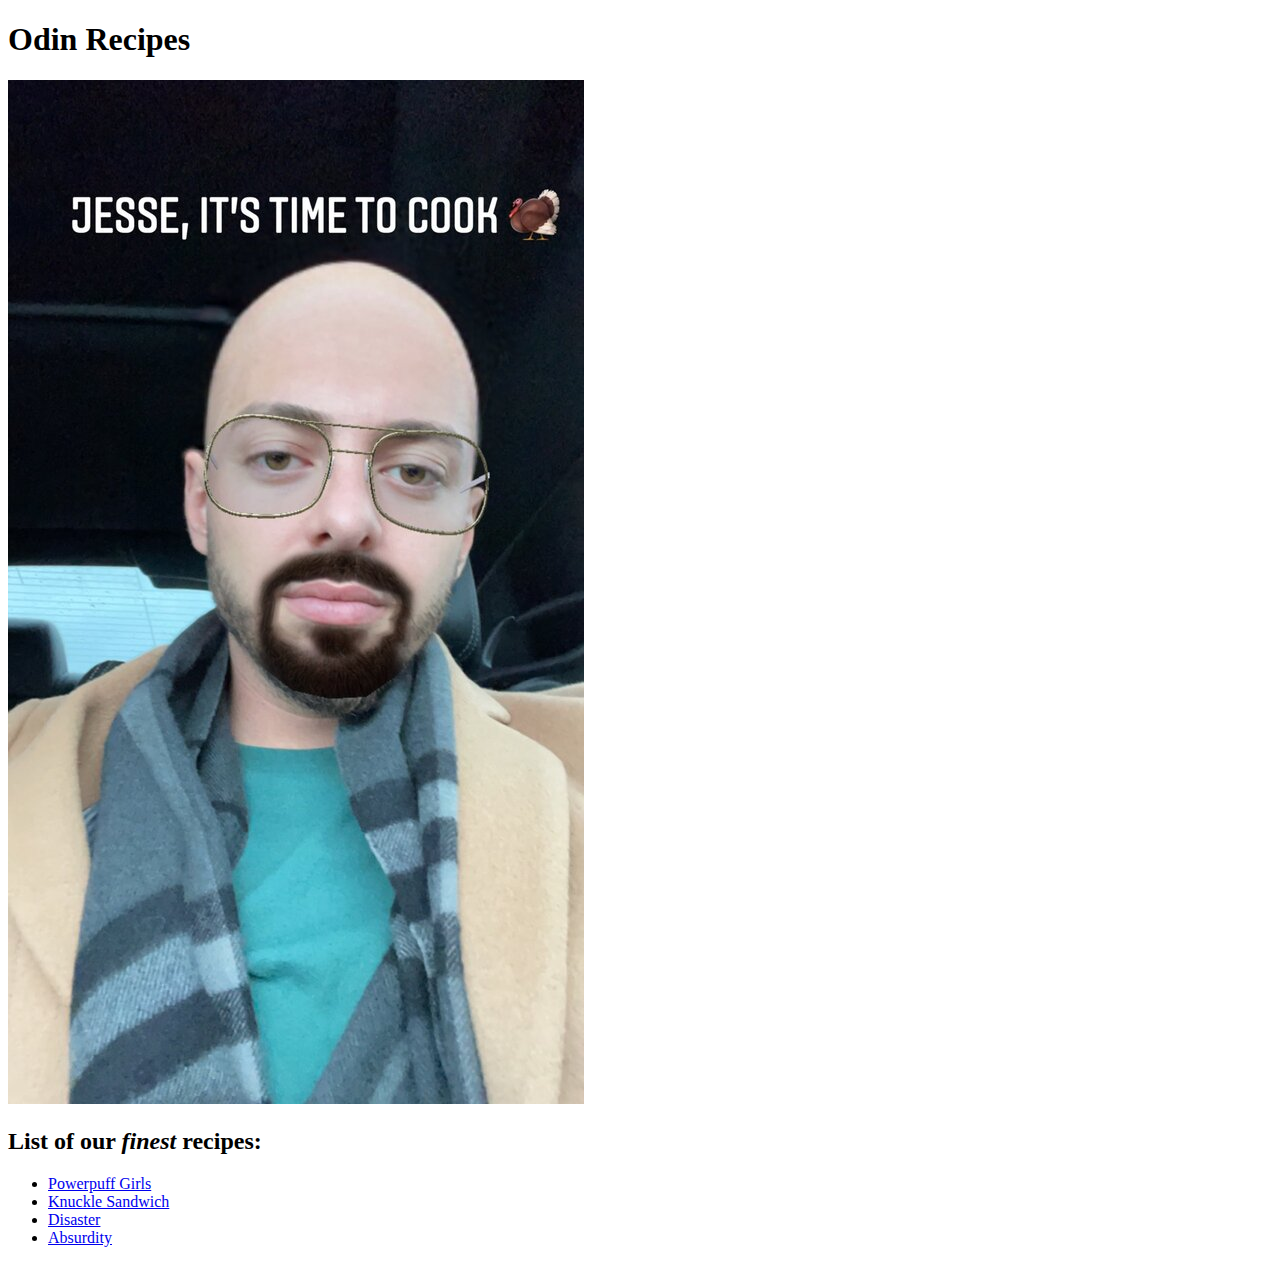
==== index.html @ a65faf48 "Add back button to recipes and listed them at home" ====
<!DOCTYPE html>

<html lang="en">
    <head>
        <meta charset="utf-8">
        <title>Odin Recipes</title>
    </head>

    <body>
        <h1>Odin Recipes</h1>
        <img src="./images/time-to-cook.jpg">
        <p></p>
        <h2>List of our <em>finest</em> recipes:</h2>
        <ul>
            <li><a href="./recipes/powerpuff-girls.html">Powerpuff Girls</a></li>
            <li><a href="./recipes/knuckle-sandwich.html">Knuckle Sandwich</a></li>
            <li><a href="./recipes/disaster.html">Disaster</a></li>
            <li><a href="./recipes/absurdity.html">Absurdity</a></li>
        </ul>
        
    </body>
</html>
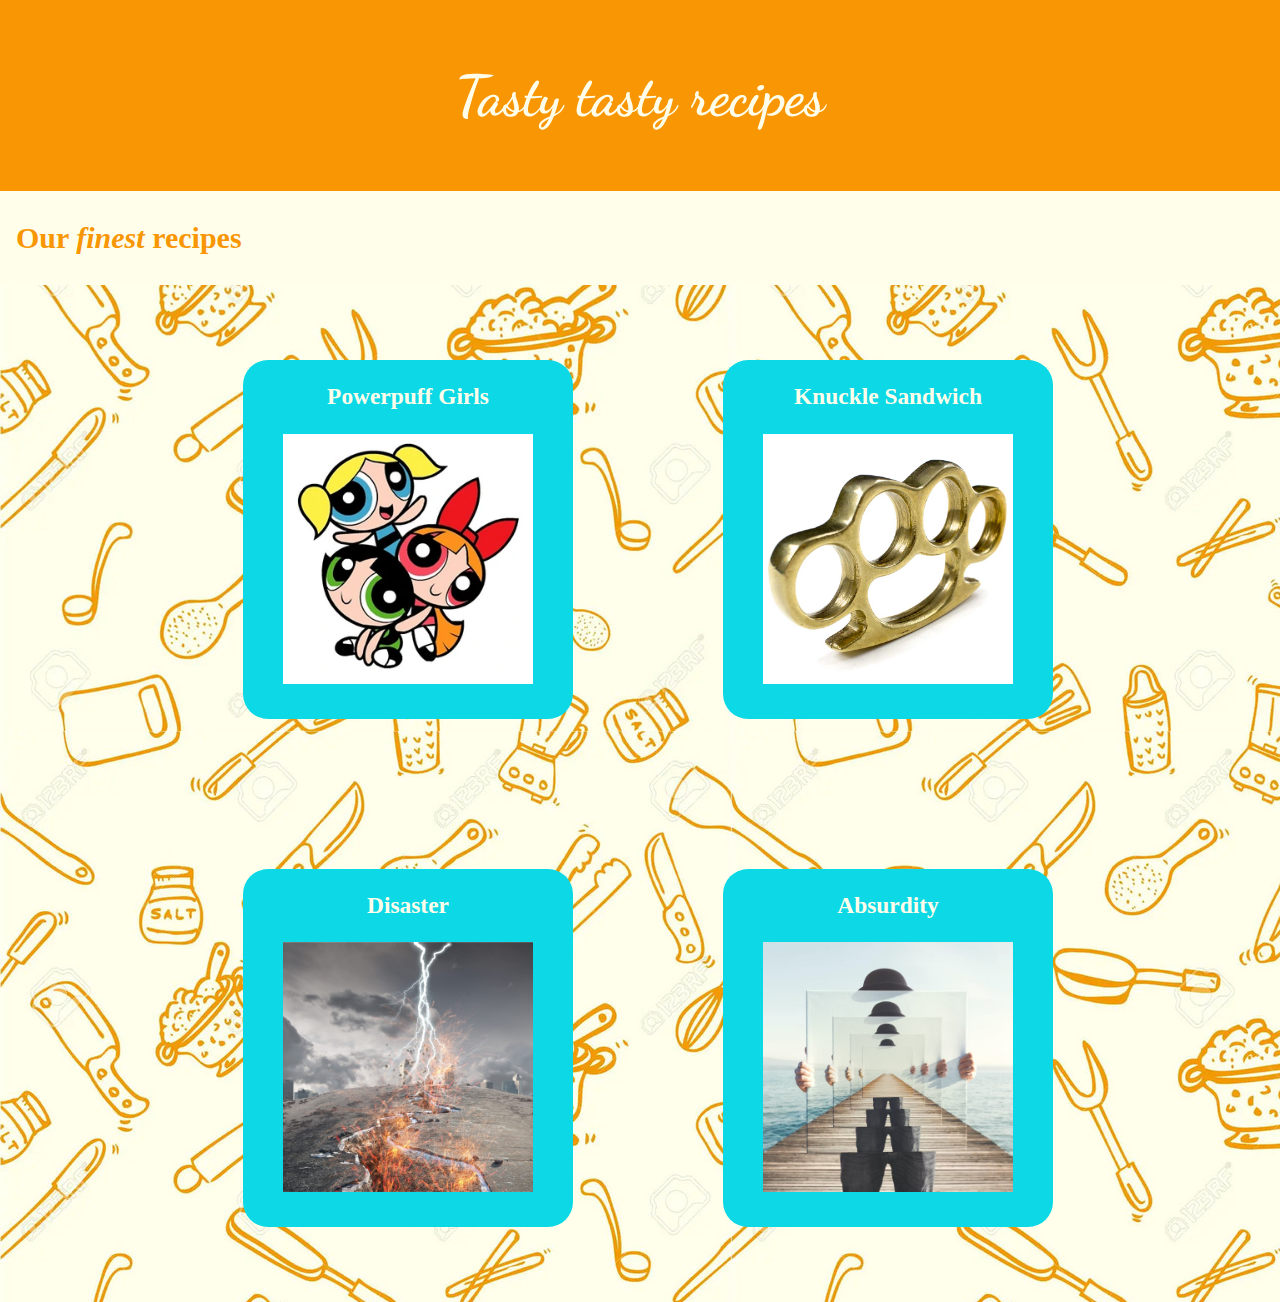
==== commit ce38242a: "Add general style to home page" ====
--- a/index.html
+++ b/index.html
@@ -2,21 +2,48 @@
 
 <html lang="en">
     <head>
+        <meta http-equiv="X-UA-Compatible" content="IE=edge">
+        <meta name="viewport" content="width=device-width, initial-scale=1.0">
         <meta charset="utf-8">
-        <title>Odin Recipes</title>
+        <title>Are you hungry?</title>
+        <link rel="stylesheet" href="./style.css">
+        <link rel="preconnect" href="https://fonts.googleapis.com">
+        <link rel="preconnect" href="https://fonts.gstatic.com" crossorigin>
+        <link href="https://fonts.googleapis.com/css2?family=Dancing+Script&display=swap" rel="stylesheet">
     </head>
 
     <body>
-        <h1>Odin Recipes</h1>
-        <img src="./images/time-to-cook.jpg">
-        <p></p>
-        <h2>List of our <em>finest</em> recipes:</h2>
-        <ul>
-            <li><a href="./recipes/powerpuff-girls.html">Powerpuff Girls</a></li>
-            <li><a href="./recipes/knuckle-sandwich.html">Knuckle Sandwich</a></li>
-            <li><a href="./recipes/disaster.html">Disaster</a></li>
-            <li><a href="./recipes/absurdity.html">Absurdity</a></li>
-        </ul>
-        
+        <div class="title">
+            <h1>Tasty tasty recipes</h1>
+        </div>
+        <div>
+            <div class="container subtitle">
+                <h2>Our <em>finest</em> recipes</h2>
+            </div>
+            <div class="container recipes">
+                <div class="recipe">
+                    <h3>Powerpuff Girls</h3>
+                    <a href="./recipes/powerpuff-girls.html"><img src="./images/powerpuff-girls-home.jpg"></a>
+                </div>
+                <div class="recipe">
+                    <h3>Knuckle Sandwich</h3>
+                    <a href="./recipes/knuckle-sandwich.html"><img src="./images/knuckle-sandwich-home.jpg"></a>
+                </div>  
+            </div>
+            <div class="container recipes">
+                <div class="recipe">
+                    <h3>Disaster</h3>
+                    <a href="./recipes/disaster.html"><img src="./images/disaster-home.jpg"></a>
+                </div> 
+                <div class="recipe">
+                    <h3>Absurdity</h3>
+                    <a href="./recipes/absurdity.html"><img src="./images/absurdity-home.jpg"></a>
+                </div>
+            </div>
+        </div>
     </body>
-</html>+</html>
+
+            <!-- <div class="img">
+                <img src="./images/time-to-cook.jpg">
+            </div> -->  
--- a/style.css
+++ b/style.css
@@ -0,0 +1,52 @@
+body {
+    background-color: lightgreen;
+    background-image: url(./images/background.jpg);
+    margin: 0;
+}
+
+.container {
+    padding-left: 1rem;
+    font-size: 20px;
+    font-family: "Times New Roman", Times, sans-serif;
+}
+
+.title {
+    background-color:#f89603;
+    color: #fffeeb;
+    padding-top: 24px;
+    padding-bottom: 24px;
+    font-family: 'Dancing Script', cursive;
+    font-size: 28px;
+    text-align: center;
+}
+
+.subtitle {
+    background-color: #fffeeb;
+    color: #f89603;
+    padding-top: 5px;
+    padding-bottom: 5px;
+}
+
+.recipes {
+    display: flex;
+    justify-content: center;
+    margin: auto;
+}
+
+.recipe {
+    background-color: #0dd8e6;
+    color: #fffeeb;
+    border-radius: 25px;
+    margin: 75px;
+    padding-left: 40px;
+    padding-right: 40px;
+    padding-bottom: 30px;
+    text-align: center;
+    display: inline-block;
+}
+
+img {
+    height: 250px;
+    width: auto;
+}   
+
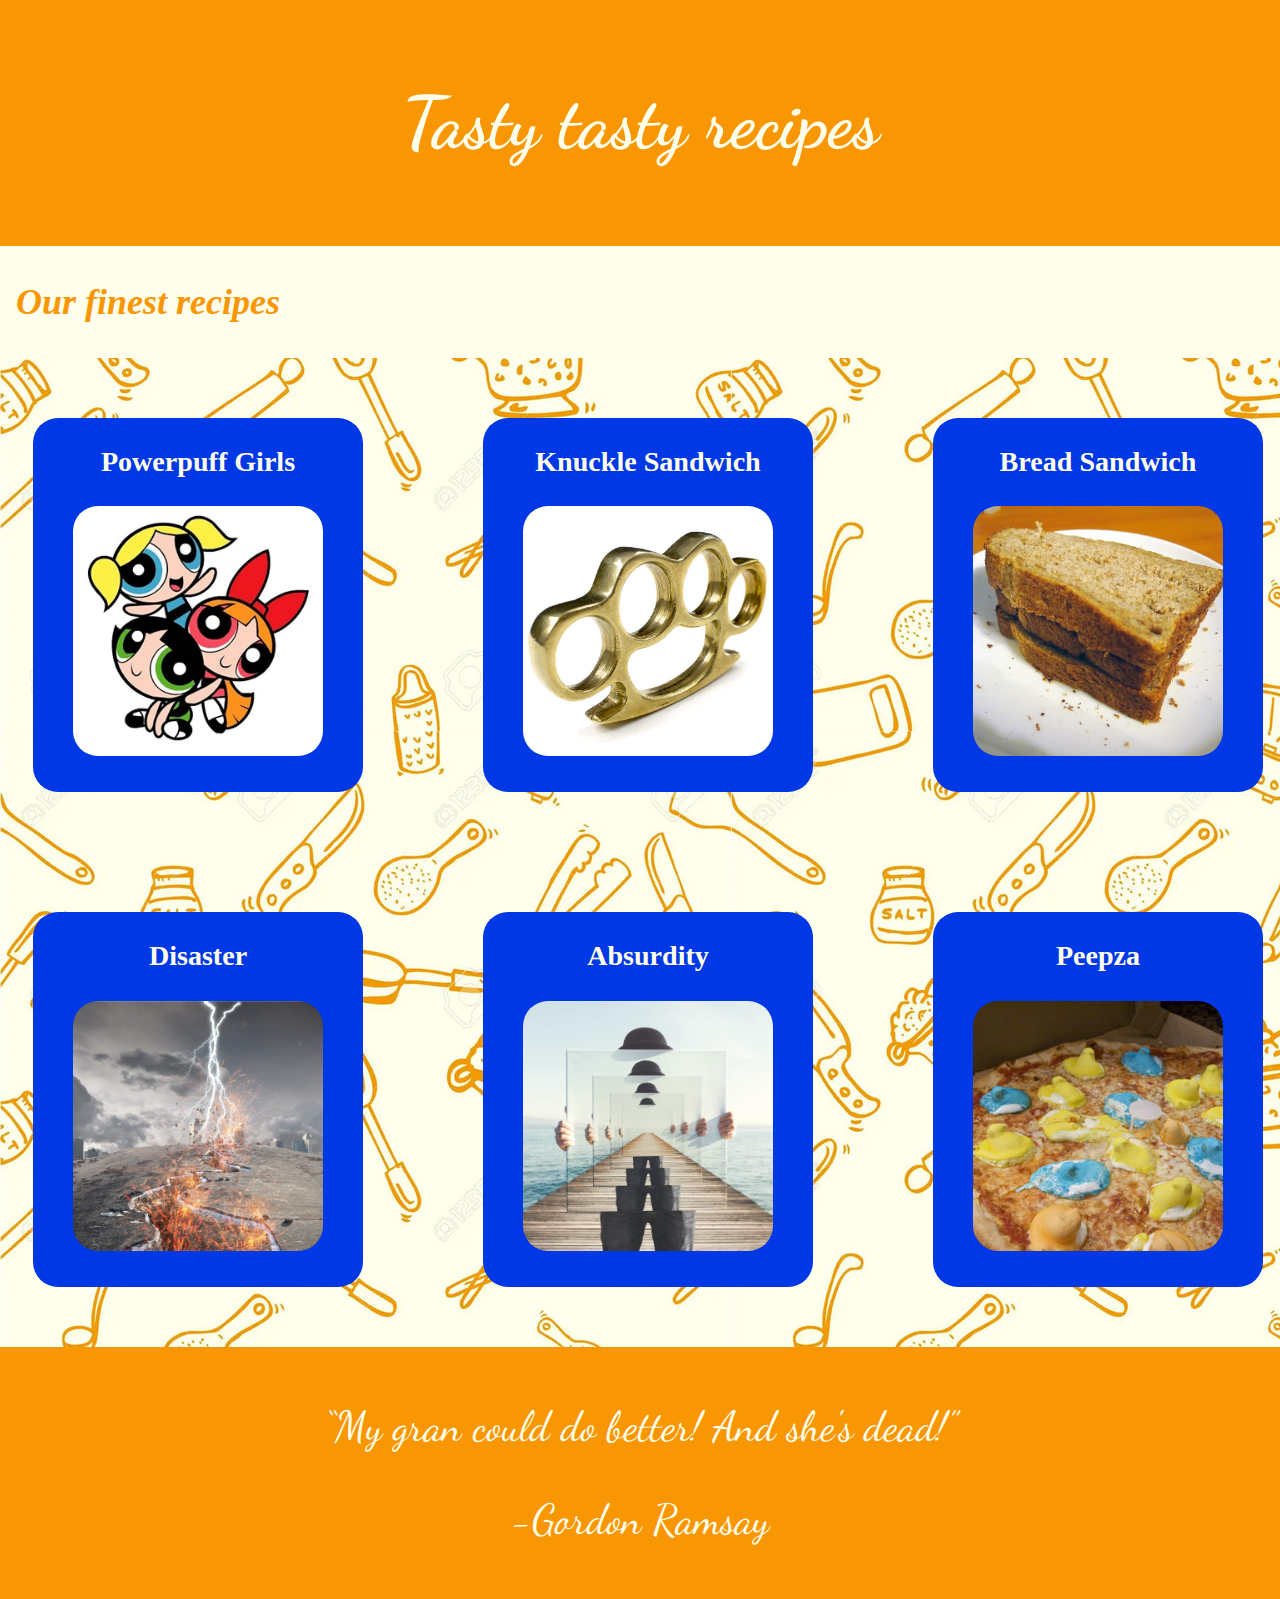
==== commit c735a6f1: "Add bottom quote and two recipes at home" ====
--- a/index.html
+++ b/index.html
@@ -14,36 +14,42 @@
 
     <body>
         <div class="title">
-            <h1>Tasty tasty recipes</h1>
+            <h1>Tasty tasty recipes</h1>    
         </div>
-        <div>
-            <div class="container subtitle">
-                <h2>Our <em>finest</em> recipes</h2>
+        <div class="container subtitle">
+            <h2><em>Our finest recipes</em></h2>
+        </div>
+        <div class="container recipes">
+            <div class="recipe">
+                <h3>Powerpuff Girls</h3>
+                <a href="./recipes/powerpuff-girls.html"><img src="./images/powerpuff-girls-home.jpg" alt="The powerpuff girls"></a>
             </div>
-            <div class="container recipes">
-                <div class="recipe">
-                    <h3>Powerpuff Girls</h3>
-                    <a href="./recipes/powerpuff-girls.html"><img src="./images/powerpuff-girls-home.jpg"></a>
-                </div>
-                <div class="recipe">
-                    <h3>Knuckle Sandwich</h3>
-                    <a href="./recipes/knuckle-sandwich.html"><img src="./images/knuckle-sandwich-home.jpg"></a>
-                </div>  
+            <div class="recipe">
+                <h3>Knuckle Sandwich</h3>
+                <a href="./recipes/knuckle-sandwich.html"><img src="./images/knuckle-sandwich-home.jpg" alt="A brass knuckle"></a>
             </div>
-            <div class="container recipes">
-                <div class="recipe">
-                    <h3>Disaster</h3>
-                    <a href="./recipes/disaster.html"><img src="./images/disaster-home.jpg"></a>
-                </div> 
-                <div class="recipe">
-                    <h3>Absurdity</h3>
-                    <a href="./recipes/absurdity.html"><img src="./images/absurdity-home.jpg"></a>
-                </div>
+            <div class="recipe">
+                <h3>Bread Sandwich</h3>
+                <a href="./index.html"><img src="./images/bread-sandwich-home.jpg" alt="A bread sandwich"></a>
+            </div>  
+        </div>
+        <div class="container recipes">
+            <div class="recipe">
+                <h3>Disaster</h3>
+                <a href="./recipes/disaster.html"><img src="./images/disaster-home.jpg" alt="Lighting striking the ground as a trail burns"></a>
+            </div> 
+            <div class="recipe">
+                <h3>Absurdity</h3>
+                <a href="./recipes/absurdity.html"><img src="./images/absurdity-home.jpg" alt="A picture of a man with droste effect"></a>
+            </div>
+            <div class="recipe">
+                <h3>Peepza</h3>
+                <a href="./index.html"><img src="./images/peepza-home.jpg" alt="A pizza with some peeps as toppings"></a>
             </div>
         </div>
+        <div class="bottom">
+            <p>“My gran could do better! And she's dead!”</p>
+            <p>-Gordon Ramsay</p>
+        </div>
     </body>
-</html>
-
-            <!-- <div class="img">
-                <img src="./images/time-to-cook.jpg">
-            </div> -->  
+</html>  
--- a/style.css
+++ b/style.css
@@ -6,18 +6,18 @@
 
 .container {
     padding-left: 1rem;
-    font-size: 20px;
+    font-size: 24px;
     font-family: "Times New Roman", Times, sans-serif;
 }
 
 .title {
     background-color:#f89603;
     color: #fffeeb;
-    padding-top: 24px;
-    padding-bottom: 24px;
+    font-size: 36px;
     font-family: 'Dancing Script', cursive;
-    font-size: 28px;
     text-align: center;
+    padding-top: 32px;
+    padding-bottom: 32px;
 }
 
 .subtitle {
@@ -30,23 +30,31 @@
 .recipes {
     display: flex;
     justify-content: center;
-    margin: auto;
 }
 
 .recipe {
-    background-color: #0dd8e6;
+    background-color: #0038e6;
     color: #fffeeb;
+    text-align: center;
     border-radius: 25px;
-    margin: 75px;
+    margin: 60px;
     padding-left: 40px;
     padding-right: 40px;
     padding-bottom: 30px;
-    text-align: center;
-    display: inline-block;
 }
 
-img {
+.recipe img {
     height: 250px;
     width: auto;
+    border-radius: 25px;
 }   
 
+.bottom {
+    background-color:#f89603;
+    color: #fffeeb;
+    font-size: 42px;
+    font-family: 'Dancing Script', cursive;
+    text-align: center;
+    padding-top: 12px;
+    padding-bottom: 12px;
+}
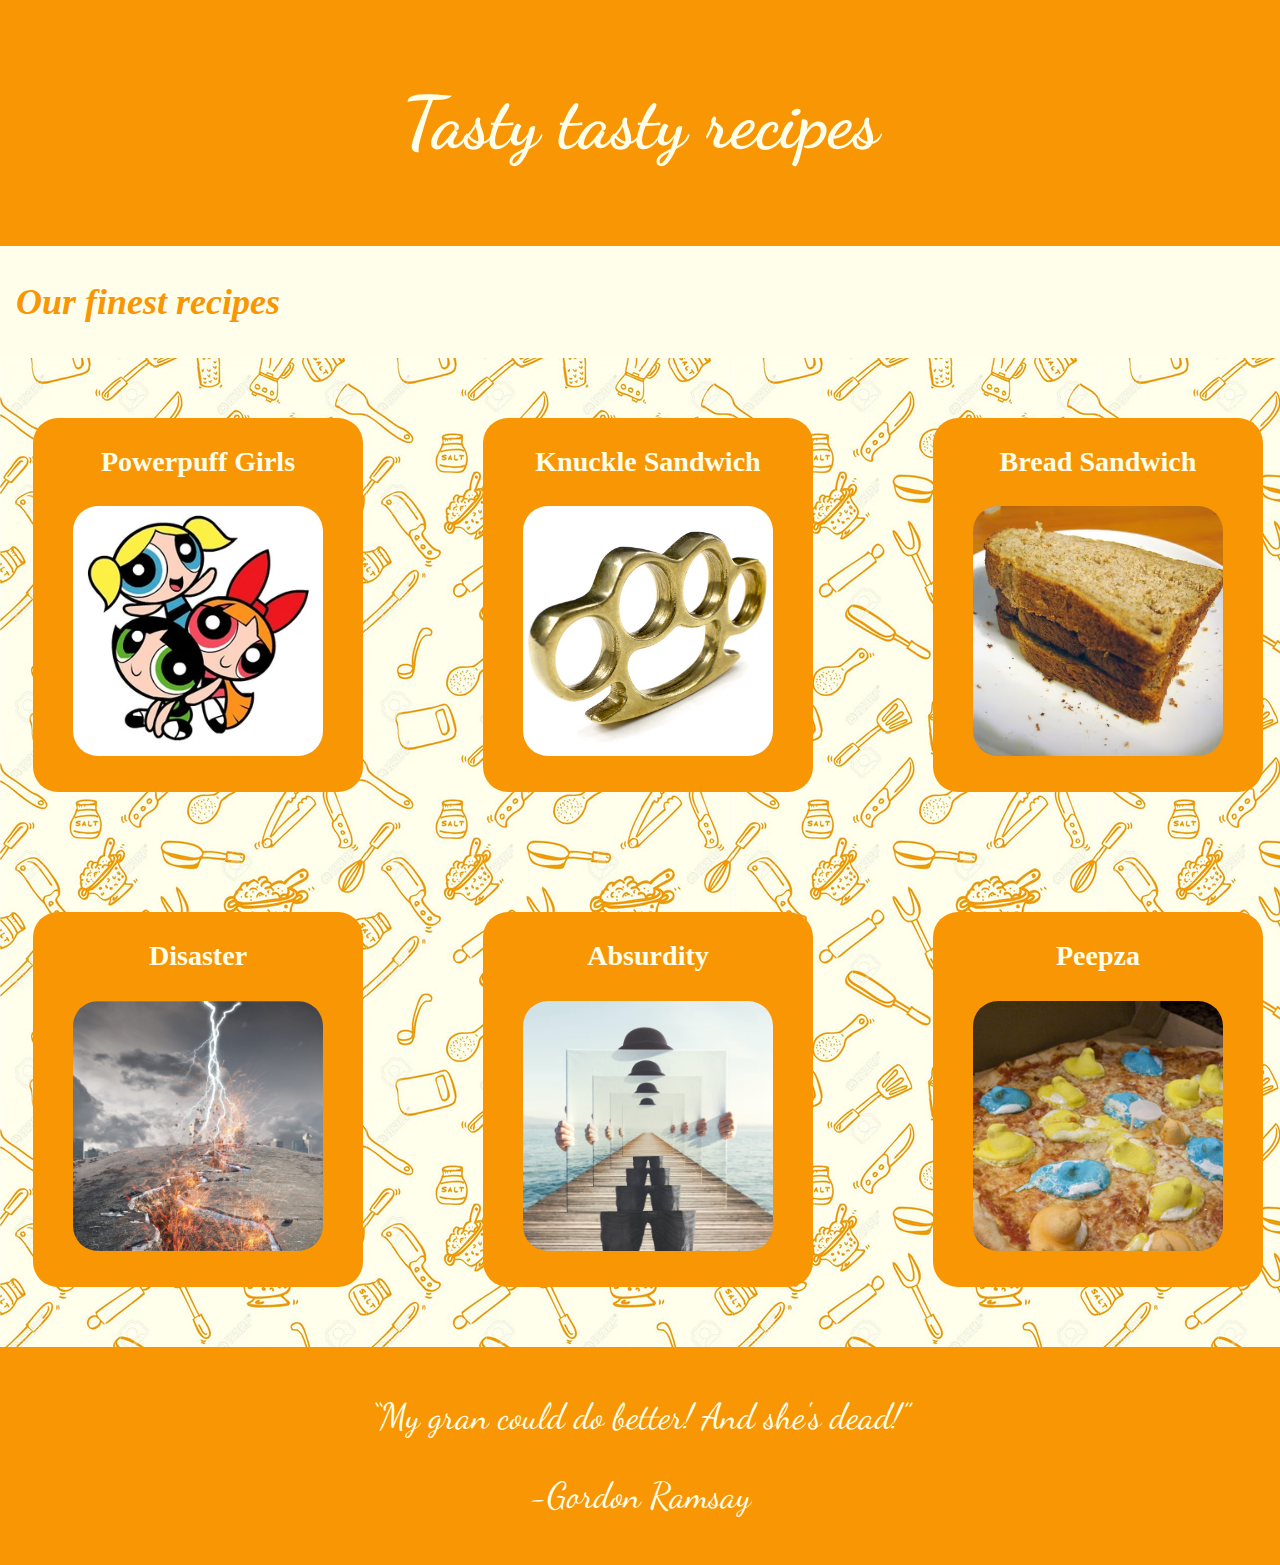
==== commit 2a90ad81: "Add structure for stylyng to first recipe" ====
--- a/index.html
+++ b/index.html
@@ -26,7 +26,7 @@
             </div>
             <div class="recipe">
                 <h3>Knuckle Sandwich</h3>
-                <a href="./recipes/knuckle-sandwich.html"><img src="./images/knuckle-sandwich-home.jpg" alt="A brass knuckle"></a>
+                <a href="./recipes/knuckle-sandwich.html"><img src="./images/knuckle-sandwich-home.jpg" alt="Brass knuckles"></a>
             </div>
             <div class="recipe">
                 <h3>Bread Sandwich</h3>
--- a/style.css
+++ b/style.css
@@ -23,6 +23,7 @@
 .subtitle {
     background-color: #fffeeb;
     color: #f89603;
+    font-weight: 700;
     padding-top: 5px;
     padding-bottom: 5px;
 }
@@ -32,10 +33,8 @@
     justify-content: center;
 }
 
-.recipe {
-    background-color: #0038e6;
-    color: #fffeeb;
-    text-align: center;
+.recipe,
+.box {
     border-radius: 25px;
     margin: 60px;
     padding-left: 40px;
@@ -43,16 +42,39 @@
     padding-bottom: 30px;
 }
 
+.recipe {
+    background-color: #f89603;
+    color: #fffeeb;
+    text-align: center;
+}
+
+.box {
+    background-color: #fffeeb;
+    color: #f89603;
+    padding-top: 30px;
+    border: 5px ridge #f89603  
+}
+
+img {
+    height: 250px;
+    width: auto;    
+}
+
 .recipe img {
-    height: 250px;
-    width: auto;
     border-radius: 25px;
 }   
+
+.dish img{
+    display: block;
+    margin-left: auto;
+    margin-right: auto;
+    margin-top: 60px;
+}
 
 .bottom {
     background-color:#f89603;
     color: #fffeeb;
-    font-size: 42px;
+    font-size: 36px;
     font-family: 'Dancing Script', cursive;
     text-align: center;
     padding-top: 12px;
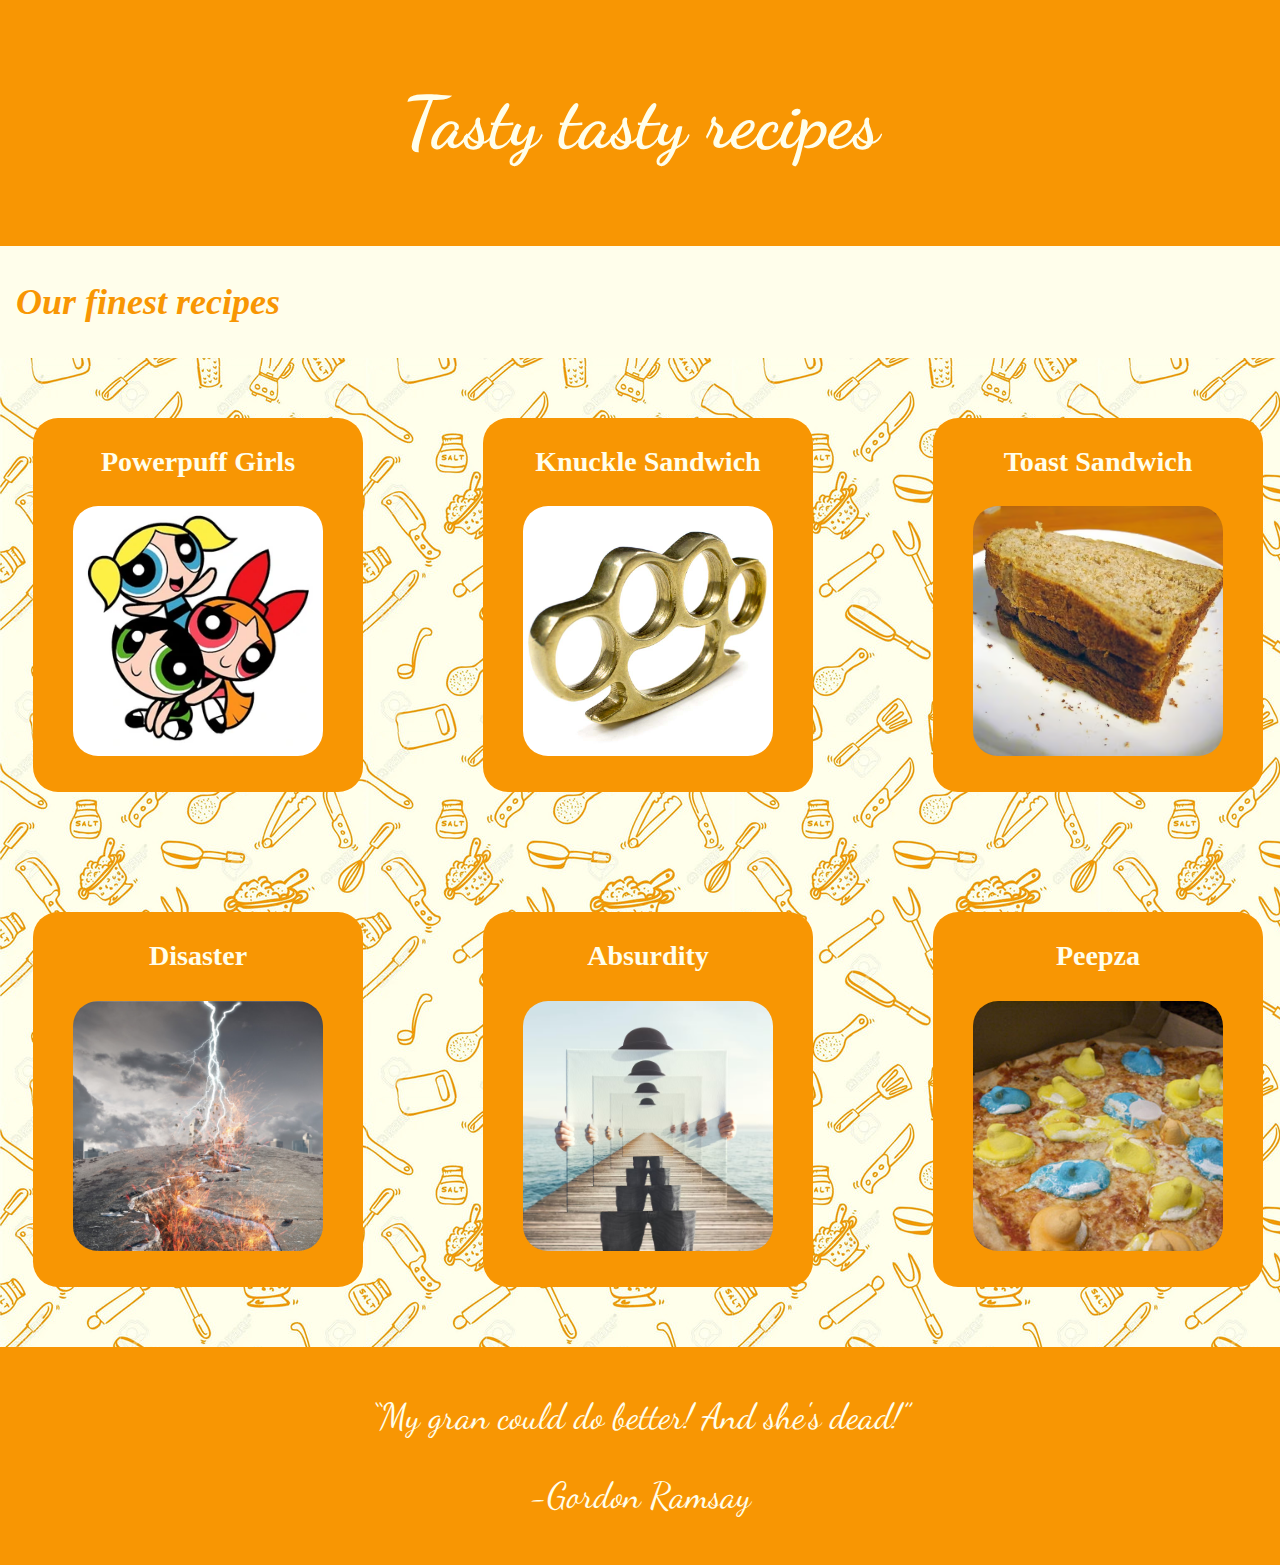
==== commit b1a8fce4: "Add styling structure to rest of recipes with an html doc" ====
--- a/index.html
+++ b/index.html
@@ -29,8 +29,8 @@
                 <a href="./recipes/knuckle-sandwich.html"><img src="./images/knuckle-sandwich-home.jpg" alt="Brass knuckles"></a>
             </div>
             <div class="recipe">
-                <h3>Bread Sandwich</h3>
-                <a href="./index.html"><img src="./images/bread-sandwich-home.jpg" alt="A bread sandwich"></a>
+                <h3>Toast Sandwich</h3>
+                <a href="./index.html"><img src="./images/toast-sandwich-home.jpg" alt="A piece of toast between two pieces of bread"></a>
             </div>  
         </div>
         <div class="container recipes">
--- a/style.css
+++ b/style.css
@@ -4,10 +4,9 @@
     margin: 0;
 }
 
-.container {
-    padding-left: 1rem;
-    font-size: 24px;
-    font-family: "Times New Roman", Times, sans-serif;
+img {
+    height: 250px;
+    width: auto;    
 }
 
 .title {
@@ -20,6 +19,12 @@
     padding-bottom: 32px;
 }
 
+.container {
+    padding-left: 1rem;
+    font-size: 24px;
+    font-family: "Times New Roman", Times, sans-serif;
+}
+
 .subtitle {
     background-color: #fffeeb;
     color: #f89603;
@@ -28,11 +33,14 @@
     padding-bottom: 5px;
 }
 
+
+
 .recipes {
     display: flex;
     justify-content: center;
 }
 
+.dish img,
 .recipe,
 .box {
     border-radius: 25px;
@@ -42,12 +50,7 @@
     padding-bottom: 30px;
 }
 
-.recipe {
-    background-color: #f89603;
-    color: #fffeeb;
-    text-align: center;
-}
-
+.dish img,
 .box {
     background-color: #fffeeb;
     color: #f89603;
@@ -55,9 +58,10 @@
     border: 5px ridge #f89603  
 }
 
-img {
-    height: 250px;
-    width: auto;    
+.recipe {
+    background-color: #f89603;
+    color: #fffeeb;
+    text-align: center;
 }
 
 .recipe img {
@@ -68,7 +72,6 @@
     display: block;
     margin-left: auto;
     margin-right: auto;
-    margin-top: 60px;
 }
 
 .bottom {
@@ -80,3 +83,8 @@
     padding-top: 12px;
     padding-bottom: 12px;
 }
+
+#absurd img{
+    height: 700px;
+    width: auto;   
+}
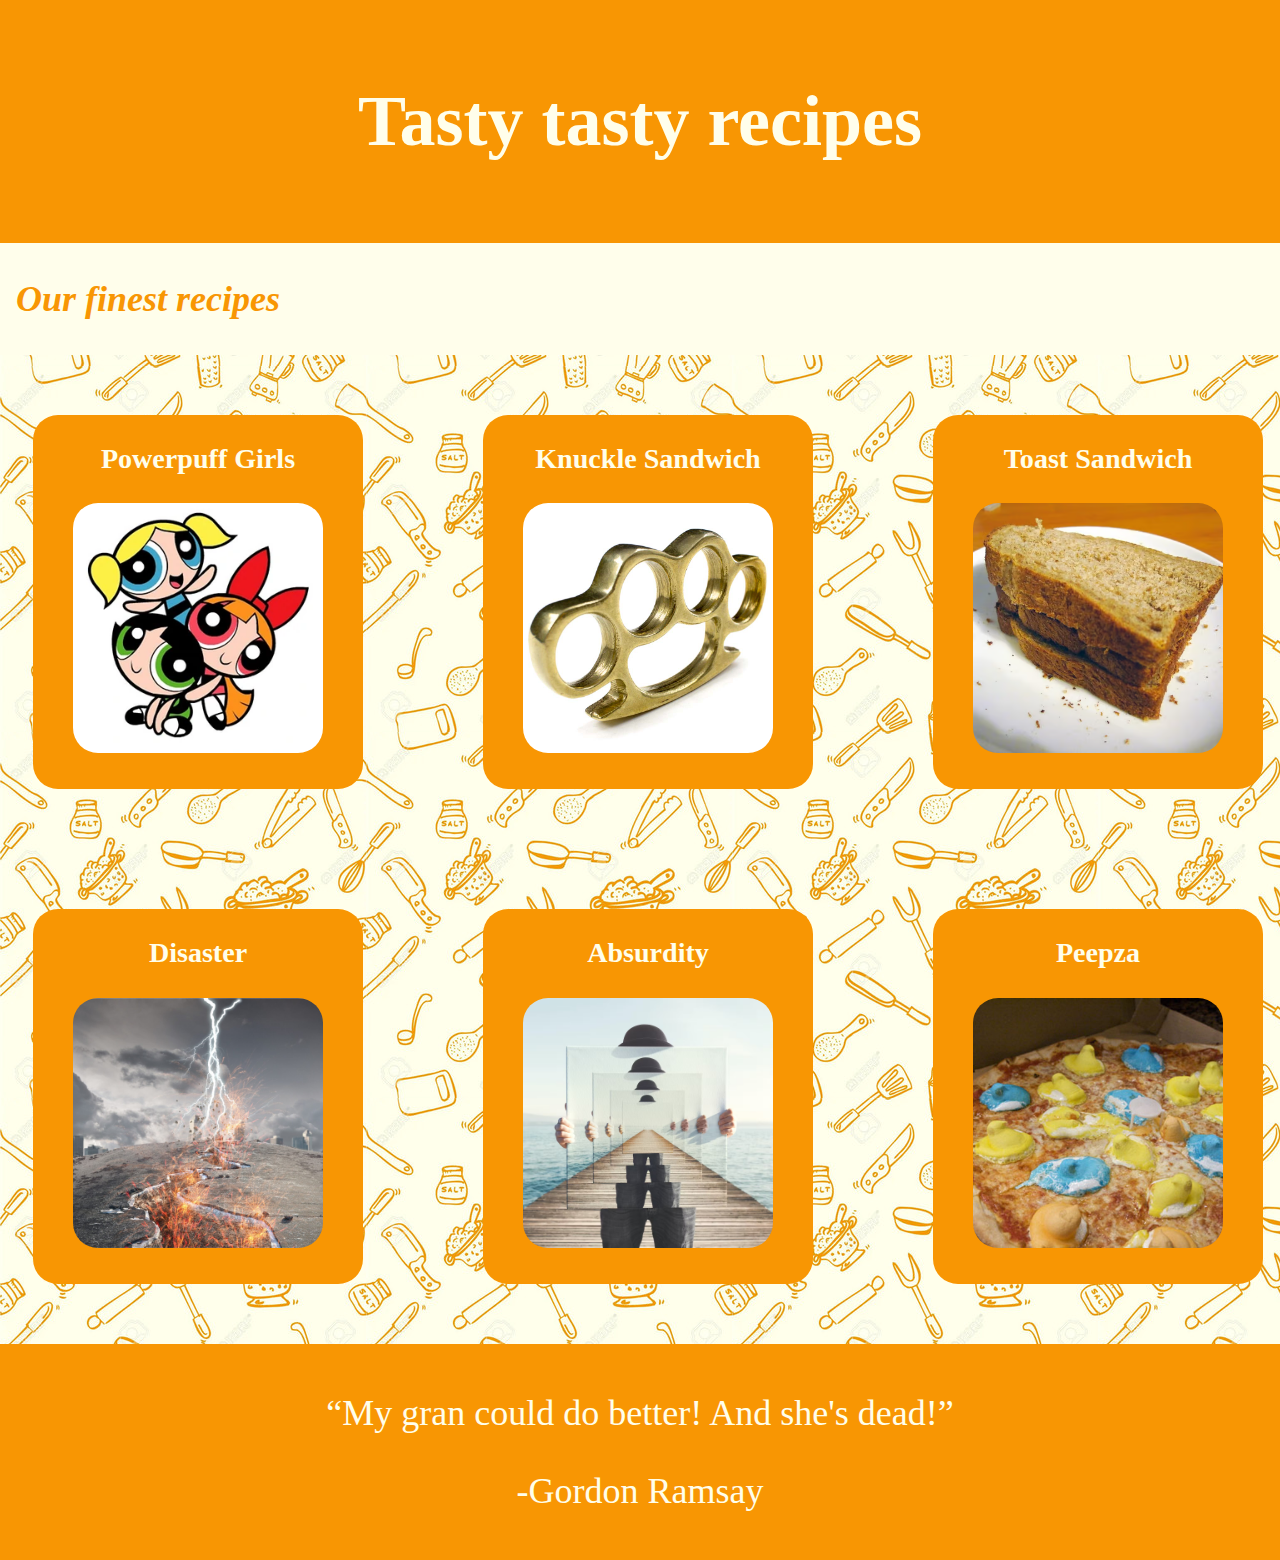
==== commit b86bede4: "Change title font for a more convenient one" ====
--- a/index.html
+++ b/index.html
@@ -7,9 +7,6 @@
         <meta charset="utf-8">
         <title>Are you hungry?</title>
         <link rel="stylesheet" href="./style.css">
-        <link rel="preconnect" href="https://fonts.googleapis.com">
-        <link rel="preconnect" href="https://fonts.gstatic.com" crossorigin>
-        <link href="https://fonts.googleapis.com/css2?family=Dancing+Script&display=swap" rel="stylesheet">
     </head>
 
     <body>
@@ -30,7 +27,7 @@
             </div>
             <div class="recipe">
                 <h3>Toast Sandwich</h3>
-                <a href="./index.html"><img src="./images/toast-sandwich-home.jpg" alt="A piece of toast between two pieces of bread"></a>
+                <a href="./recipes/toast-sandwich.html"><img src="./images/toast-sandwich-home.jpg" alt="A piece of toast between two pieces of bread"></a>
             </div>  
         </div>
         <div class="container recipes">
@@ -44,7 +41,7 @@
             </div>
             <div class="recipe">
                 <h3>Peepza</h3>
-                <a href="./index.html"><img src="./images/peepza-home.jpg" alt="A pizza with some peeps as toppings"></a>
+                <a href="./recipes/peepza.html"><img src="./images/peepza-home.jpg" alt="A pizza with some peeps as toppings"></a>
             </div>
         </div>
         <div class="bottom">
--- a/style.css
+++ b/style.css
@@ -13,7 +13,7 @@
     background-color:#f89603;
     color: #fffeeb;
     font-size: 36px;
-    font-family: 'Dancing Script', cursive;
+    font-family: "Brush Script MT", cursive;
     text-align: center;
     padding-top: 32px;
     padding-bottom: 32px;
@@ -22,7 +22,7 @@
 .container {
     padding-left: 1rem;
     font-size: 24px;
-    font-family: "Times New Roman", Times, sans-serif;
+    font-family: "Times New Roman", serif;
 }
 
 .subtitle {
